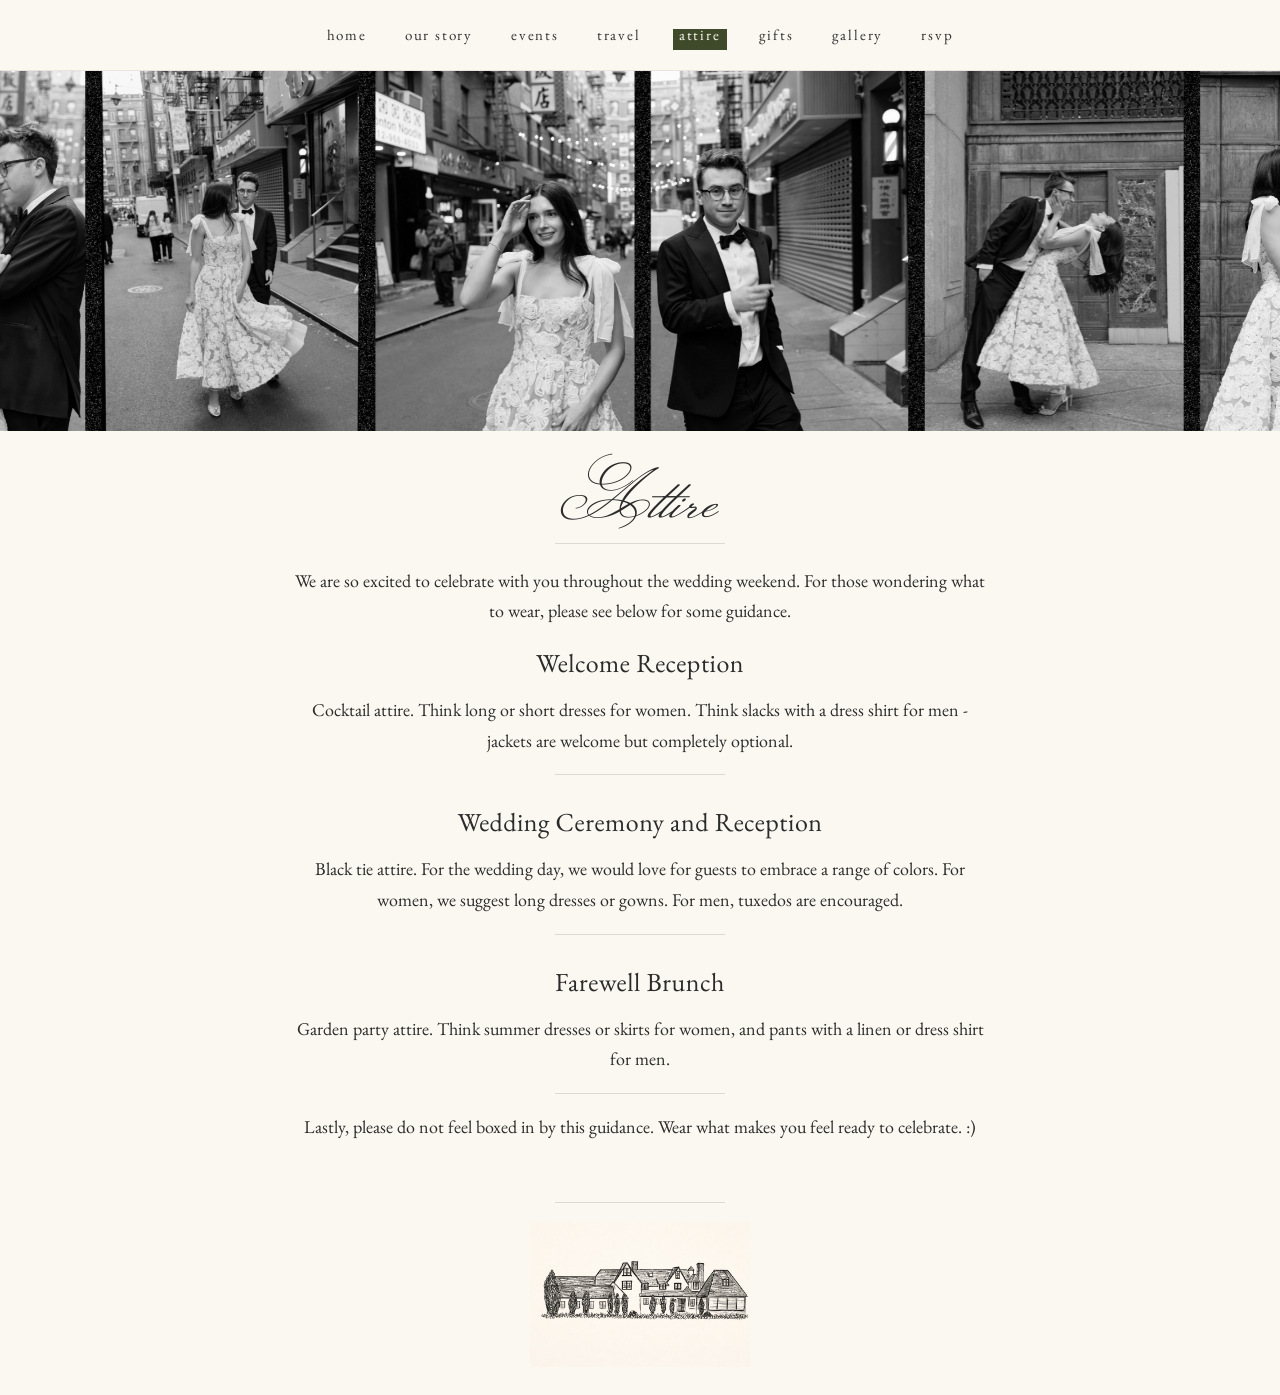
==== attire.html @ bce1142b "Update attire.html" ====
<!doctype html>
<html lang="en">
<head>
<meta charset="utf-8" />
<meta name="viewport" content="width=device-width,initial-scale=1" />
<title>Attire</title>

<link rel="icon" type="image/png" href="./favicon.png">
<link rel="apple-touch-icon" href="./favicon.png">

<link href="https://fonts.googleapis.com/css2?family=Monsieur+La+Doulaise&family=EB+Garamond:wght@400;500;600&display=swap" rel="stylesheet">
<link rel="stylesheet" href="./css/styles.css" />
</head>

<body>

<header class="site-header">
<nav class="nav">
<a href="./">home</a>
<a href="./our-story.html">our story</a>
<a href="./events.html">events</a>
<a href="./travel.html">travel</a>
<a href="./attire.html">attire</a>
<a href="./gifts.html">gifts</a>
<a href="./photos.html">gallery</a>
<a href="./rsvp.html">rsvp</a>
</nav>
</header>

<section class="page-banner">
<img src="images/images/banner.jpg" alt="">
</section>

<main>

<section class="title-block">
<div class="container">
<h1>Attire</h1>
</div>
</section>

<section class="section">
<div class="container">
<div class="card">

<p>
We are so excited to celebrate with you throughout the wedding weekend. For those wondering what to wear, please see below for some guidance.
</p>

<h2>Welcome Reception</h2>
<p>
Cocktail attire. Think long or short dresses for women. Think slacks with a dress shirt for men - jackets are welcome but completely optional.
</p>

<div class="hr"></div>

<h2>Wedding Ceremony and Reception</h2>
<p>
Black tie attire. For the wedding day, we would love for guests to embrace a range of colors. For women, we suggest long dresses or gowns. For men, tuxedos are encouraged.
</p>

<div class="hr"></div>

<h2>Farewell Brunch</h2>
<p>
Garden party attire. Think summer dresses or skirts for women, and pants with a linen or dress shirt for men.
</p>

<div class="hr"></div>

<p>
Lastly, please do not feel boxed in by this guidance. Wear what makes you feel ready to celebrate. :)
</p>

</div>
</div>
</section>

</main>

<footer class="site-footer">
  <div class="footer-divider"></div>
  <img src="images/images/house-illustration.png" alt="">
</footer>

<script>
(function () {
  const currentPage =
    window.location.pathname.split("/").pop() || "index.html";

  const navLinks = document.querySelectorAll(".nav a");

  navLinks.forEach(link => {
    const href = link.getAttribute("href");

    if (
      (currentPage === "index.html" && href === "./") ||
      href === "./" + currentPage
    ) {
      link.classList.add("active");
    }
  });
})();
</script>

</body>
</html>
---- css/styles.css ----
:root{
  --bg: #fbf8f1;
  --text: #2b2b2b;
}

*{ box-sizing: border-box; }

html, body{
  margin: 0;
  padding: 0;
}

body{
  font-family: 'EB Garamond', serif;
  background: var(--bg);
  color: var(--text);
  text-align: center;
  line-height: 1.7;
  font-size: 18px;
}

/* NAV */

.site-header{
  position: sticky;
  top: 0;
  background: var(--bg);
  border-bottom: 1px solid rgba(0,0,0,.08);
  z-index: 100;
}

.nav{
  display: flex;
  justify-content: center;
  gap: 34px;
  padding: 18px 10px;
  flex-wrap: wrap;
}

.nav a{
  text-decoration: none;
  font-size: 15px;
  letter-spacing: .12em;
  text-transform: lowercase;
  color: #333;
}

.nav a:hover{ opacity: 0.7; }

/* BANNER */

.page-banner{
  width: 100%;
  height: 360px;
  overflow: hidden;
  display: block;
  background: #000;
}

.page-banner img{
  width: 100%;
  height: 100%;
  object-fit: cover;
  display: block;
}

/* TITLES */

.title-block{
  padding: 35px 20px 20px;
}

.title-block h1{
  font-family: 'Monsieur La Doulaise', cursive;
  font-size: clamp(50px, 5vw, 80px);
  margin: 0;
  line-height: 1.05;
  padding-bottom: 15px;
}

/* Divider under all page titles EXCEPT home */

main:not(.home-page) .title-block h1::after{
  content: "";
  display: block;
  width: 170px;
  height: 1px;
  background: rgba(0,0,0,.12);
  margin: 15px auto 0;
}

/* Date styling */

.title-block .date{
  font-family: 'EB Garamond', serif;
  font-weight: 600;
  font-size: 20px;
  margin-top: 8px;
  letter-spacing: .03em;
}

/* SECTIONS */

.section{
  padding: 15px 0 35px;
}

.container{
  width: 90%;
  max-width: 1100px;
  margin: 0 auto;
}

.card{
  background: transparent;
  border: none;
  padding: 0;
}

/* Subheaders */

.card h2{
  font-family: 'EB Garamond', serif;
  font-weight: 600;
  font-size: 26px;
  letter-spacing: .02em;
  margin: 25px 0 10px;
}

/* Divider inside content */

.hr{
  height: 1px;
  background: rgba(0,0,0,.12);
  width: 170px;
  margin: 18px auto;
}

/* GALLERY */

.gallery{
  display: grid;
  grid-template-columns: repeat(2, 1fr);
  gap: 14px;
  margin-top: 25px;
}

.gallery img{
  width: 100%;
  aspect-ratio: 1 / 1;
  object-fit: cover;
  display: block;
}

@media (min-width: 700px){
  .gallery{ grid-template-columns: repeat(3, 1fr); }
}

@media (min-width: 1000px){
  .gallery{ grid-template-columns: repeat(4, 1fr); }
}

/* MOBILE */

@media (max-width: 600px){

  .page-banner{ height: 200px; }

  .title-block h1{ font-size: 38px; }

  .card h2{ font-size: 22px; }

  .container{ width: 94%; }

  .card p{ font-size: 16px; }
}

.footer{ display:none; }

/* ===== FIX: Make spacing under page titles consistent with body spacing ===== */

/* Reduce title block bottom padding (this is the big empty area) */
.title-block{
  padding-bottom: 6px !important;
}

/* Tighten the auto divider spacing under titles */
.title-block h1{
  padding-bottom: 10px !important;
}

.title-block h1::after{
  margin-top: 10px !important;
}

/* Reduce the gap before the first content section */
.section{
  padding-top: 6px !important;
}

/* Optional: make the first subheader sit more like the rest of the page */
.section .card h2:first-of-type{
  margin-top: 14px !important;
}

/* ===== Make title font weight look consistent across desktop + mobile ===== */

/* Smooth script font rendering */
.title-block h1, .card h1, .card h2{
  -webkit-font-smoothing: antialiased;
  -moz-osx-font-smoothing: grayscale;
  text-rendering: geometricPrecision;
  font-weight: 400; /* prevents browser from "thickening" */
}

/* Also apply to your nav if you want consistency */
.nav a{
  -webkit-font-smoothing: antialiased;
  -moz-osx-font-smoothing: grayscale;
}

/* ===== GLOBAL FOOTER SKETCH + DIVIDERS + SUBTLE PARALLAX ===== */

/* Banner: subtle parallax feel (safe-ish) */
.page-banner{
  position: relative;
}
.page-banner img{
  transform: translateZ(0);
  will-change: transform;
}

/* Subtle parallax only on devices that support fixed background well */
@media (min-width: 900px){
  .page-banner{
    background: #000;
    overflow: hidden;
  }
  .page-banner img{
    transform: scale(1.06);
    object-position: center;
  }
}

/* Divider utility (you already have .hr) — keep it consistent */
.hr{
  width: 170px;
  margin: 18px auto;
}

/* Footer sketch section */
.site-footer{
  padding: 0 0 28px;
}

.site-footer .footer-divider{
  height: 1px;
  background: rgba(0,0,0,.12);
  width: 170px;
  margin: 24px auto 18px;
}

.site-footer img{
  width: 220px;          /* smaller footer size */
  max-width: 70%;
  height: auto;
  opacity: 0.95;
  display: block;
  margin: 0 auto;
}

/* Mobile footer sizing */
@media (max-width: 600px){
  .site-footer img{
    width: 180px;
  }
}

/* ===== Even vertical balance between title area and footer on interior pages ===== */

/* Make page layout a vertical column so footer sits at the bottom */
body{
  min-height: 100vh;
  display: flex;
  flex-direction: column;
}

/* Let main take up remaining height so footer naturally sits at bottom */
main{
  flex: 1;
  display: flex;
  flex-direction: column;
}

/* Make the section fill available space and center content vertically a bit */
main .section{
  flex: 1;
  display: flex;
  align-items: center;       /* vertical centering */
}

/* Keep your normal width constraints */
main .section .container{
  width: 90%;
  max-width: 1100px;
  margin: 0 auto;
}

/* Don’t vertically center the home page (keep it normal) */
.home-page .section{
  display: block !important;
}

/* Don’t vertically center the gallery page grid (it can look weird) */
.photos-page .section{
  display: block !important;
}

/* ===== Nav Highlight (Editorial Style) ===== */

.nav a{
  position: relative;
  padding: 4px 2px;
  transition: color 0.2s ease;
}

.nav a.active{
  color: #fbf8f1 !important;
}

.nav a.active::before{
  content: "";
  position: absolute;
  left: -4px;
  right: -4px;
  bottom: 2px;
  height: 60%;
  background: #3f4a2a;   /* your green */
  z-index: -1;
}

/* ===== Fix centered text block width ===== */

.card p{
  max-width: 700px;
  margin: 0 auto;
}

.registry-btn{
  display:inline-block;
  padding:10px 24px;
  background:#3f4a2a;
  color:#fbf8f1;
  text-decoration:none;
  border-radius:4px;
  transition:opacity .2s ease;
}

.registry-btn:hover{
  opacity:.85;
}

.travel-page h3{
  font-family: 'EB Garamond', serif;
  font-weight: 600;
  font-size: 20px;
  letter-spacing: .04em;
  margin: 28px 0 8px;
}

/* ===== Berry Content Links ===== */

.card a,
.card a:link,
.card a:visited,
.card em a,
.card em a:link,
.card em a:visited{
  color:#7B123F !important;   /* berry */
  text-decoration:none;
  transition:color .2s ease;
}

.card a:hover,
.card em a:hover{
  color:#3F4A2A !important;   /* olive */
}

.card a:active,
.card em a:active{
  color:#5E0F31 !important;   /* darker berry when clicked */
}
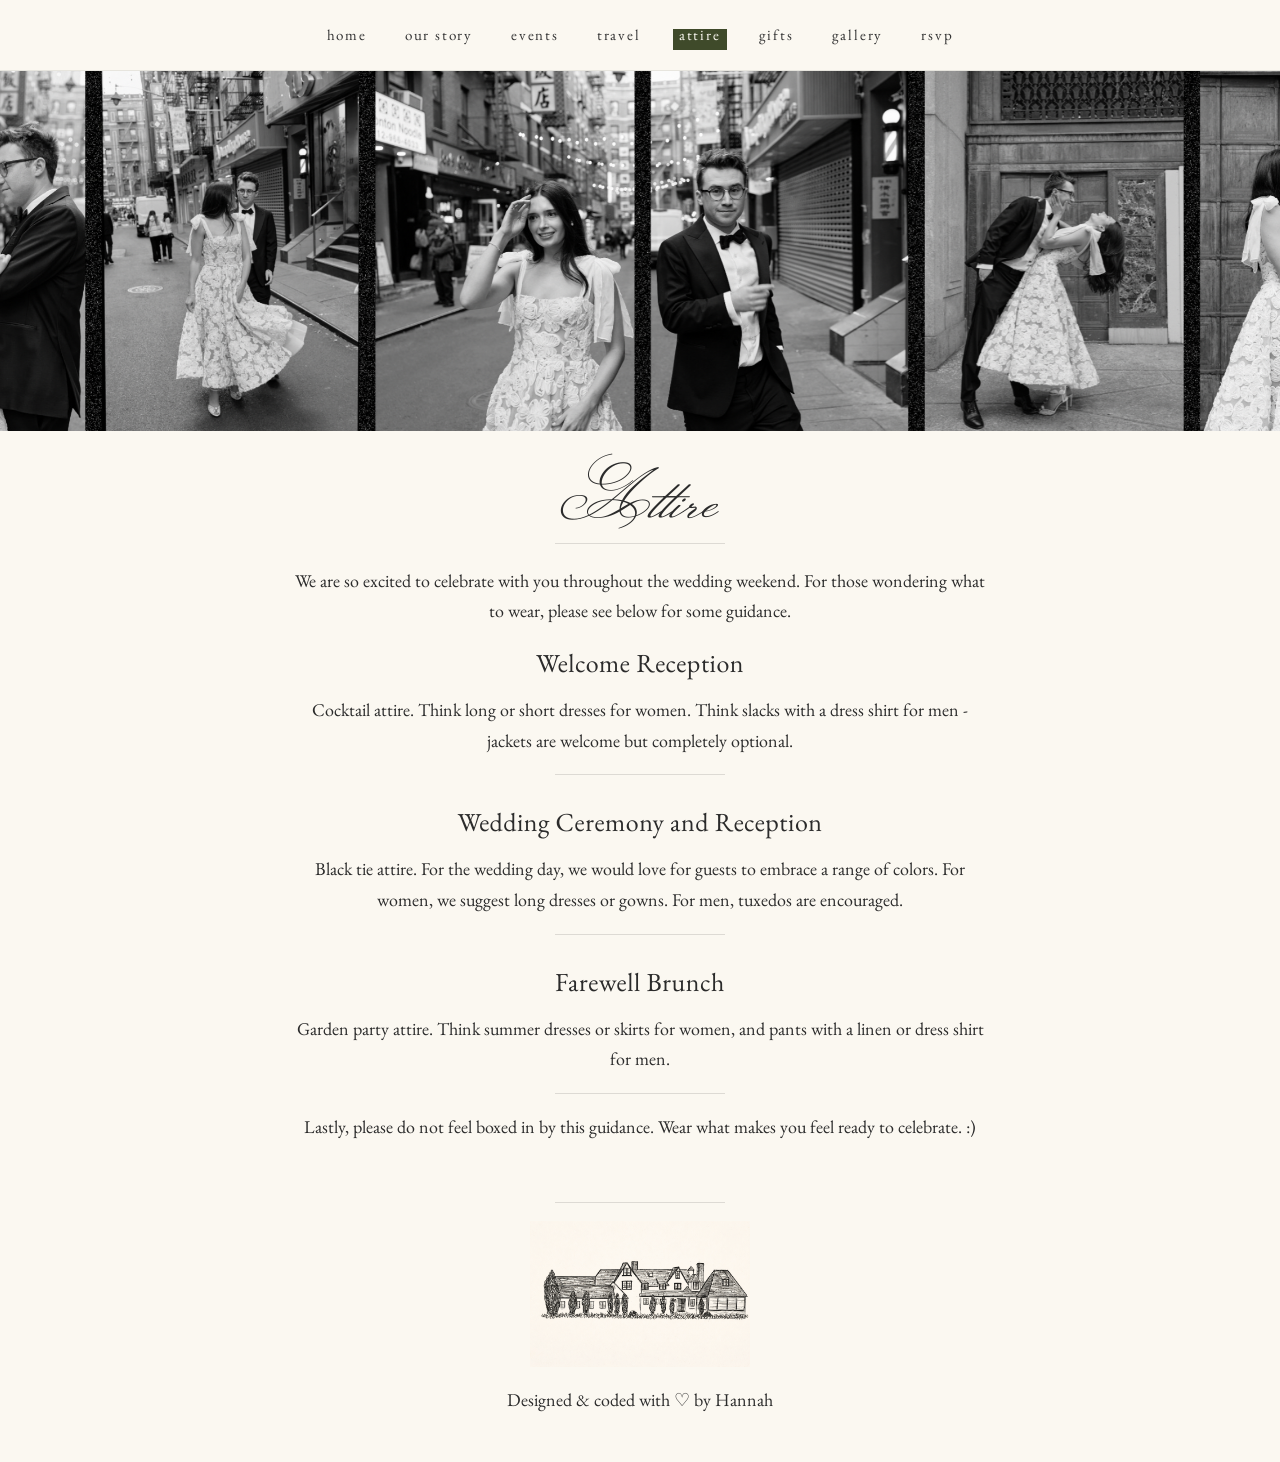
==== commit 2843afa9: "Update attire.html" ====
--- a/attire.html
+++ b/attire.html
@@ -80,7 +80,12 @@
 
 <footer class="site-footer">
   <div class="footer-divider"></div>
+
   <img src="images/images/house-illustration.png" alt="">
+
+  <p class="signature">
+    Designed &amp; coded with ♡ by Hannah
+  </p>
 </footer>
 
 <script>
--- a/css/styles.css
+++ b/css/styles.css
@@ -390,3 +390,18 @@
 .card em a:active{
   color:#5E0F31 !important;   /* darker berry when clicked */
 }
+
+/* RSVP / Action Buttons */
+
+.registry-btn,
+.registry-btn:link,
+.registry-btn:visited{
+  background:#3F4A2A !important;   /* olive green */
+  color:#FBF8F1 !important;        /* cream/white */
+  text-decoration:none !important;
+}
+
+.registry-btn:hover{
+  background:#7B123F !important;   /* berry on hover */
+  color:#FBF8F1 !important;
+}
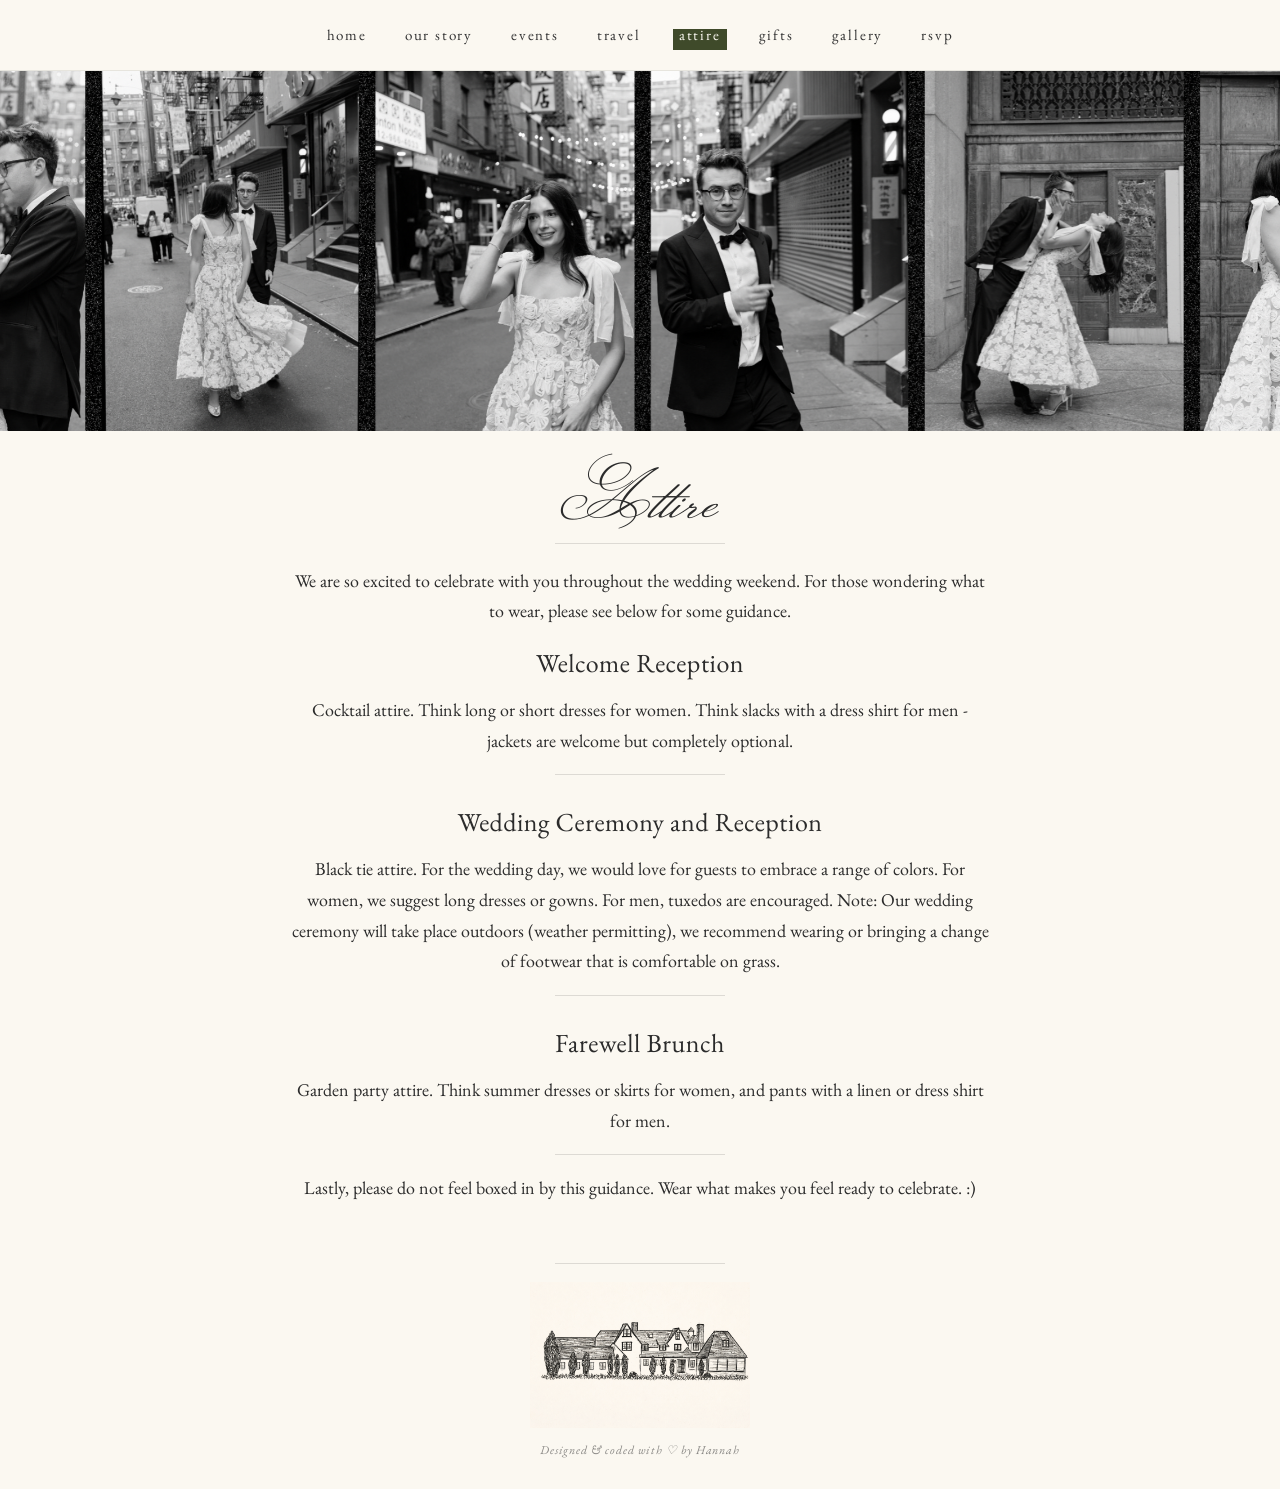
==== commit 0183e41c: "Update attire.html" ====
--- a/attire.html
+++ b/attire.html
@@ -56,7 +56,7 @@
 
 <h2>Wedding Ceremony and Reception</h2>
 <p>
-Black tie attire. For the wedding day, we would love for guests to embrace a range of colors. For women, we suggest long dresses or gowns. For men, tuxedos are encouraged.
+Black tie attire. For the wedding day, we would love for guests to embrace a range of colors. For women, we suggest long dresses or gowns. For men, tuxedos are encouraged. Note: Our wedding ceremony will take place outdoors (weather permitting), we recommend wearing or bringing a change of footwear that is comfortable on grass.
 </p>
 
 <div class="hr"></div>
--- a/css/styles.css
+++ b/css/styles.css
@@ -405,3 +405,15 @@
   background:#7B123F !important;   /* berry on hover */
   color:#FBF8F1 !important;
 }
+
+/* ===== Hannah signature ===== */
+
+.signature{
+  margin-top: 12px;
+  margin-bottom: 0;
+  font-family: 'EB Garamond', serif;
+  font-size: 12px;
+  letter-spacing: .08em;
+  color: rgba(43,43,43,.55);
+  font-style: italic;
+}
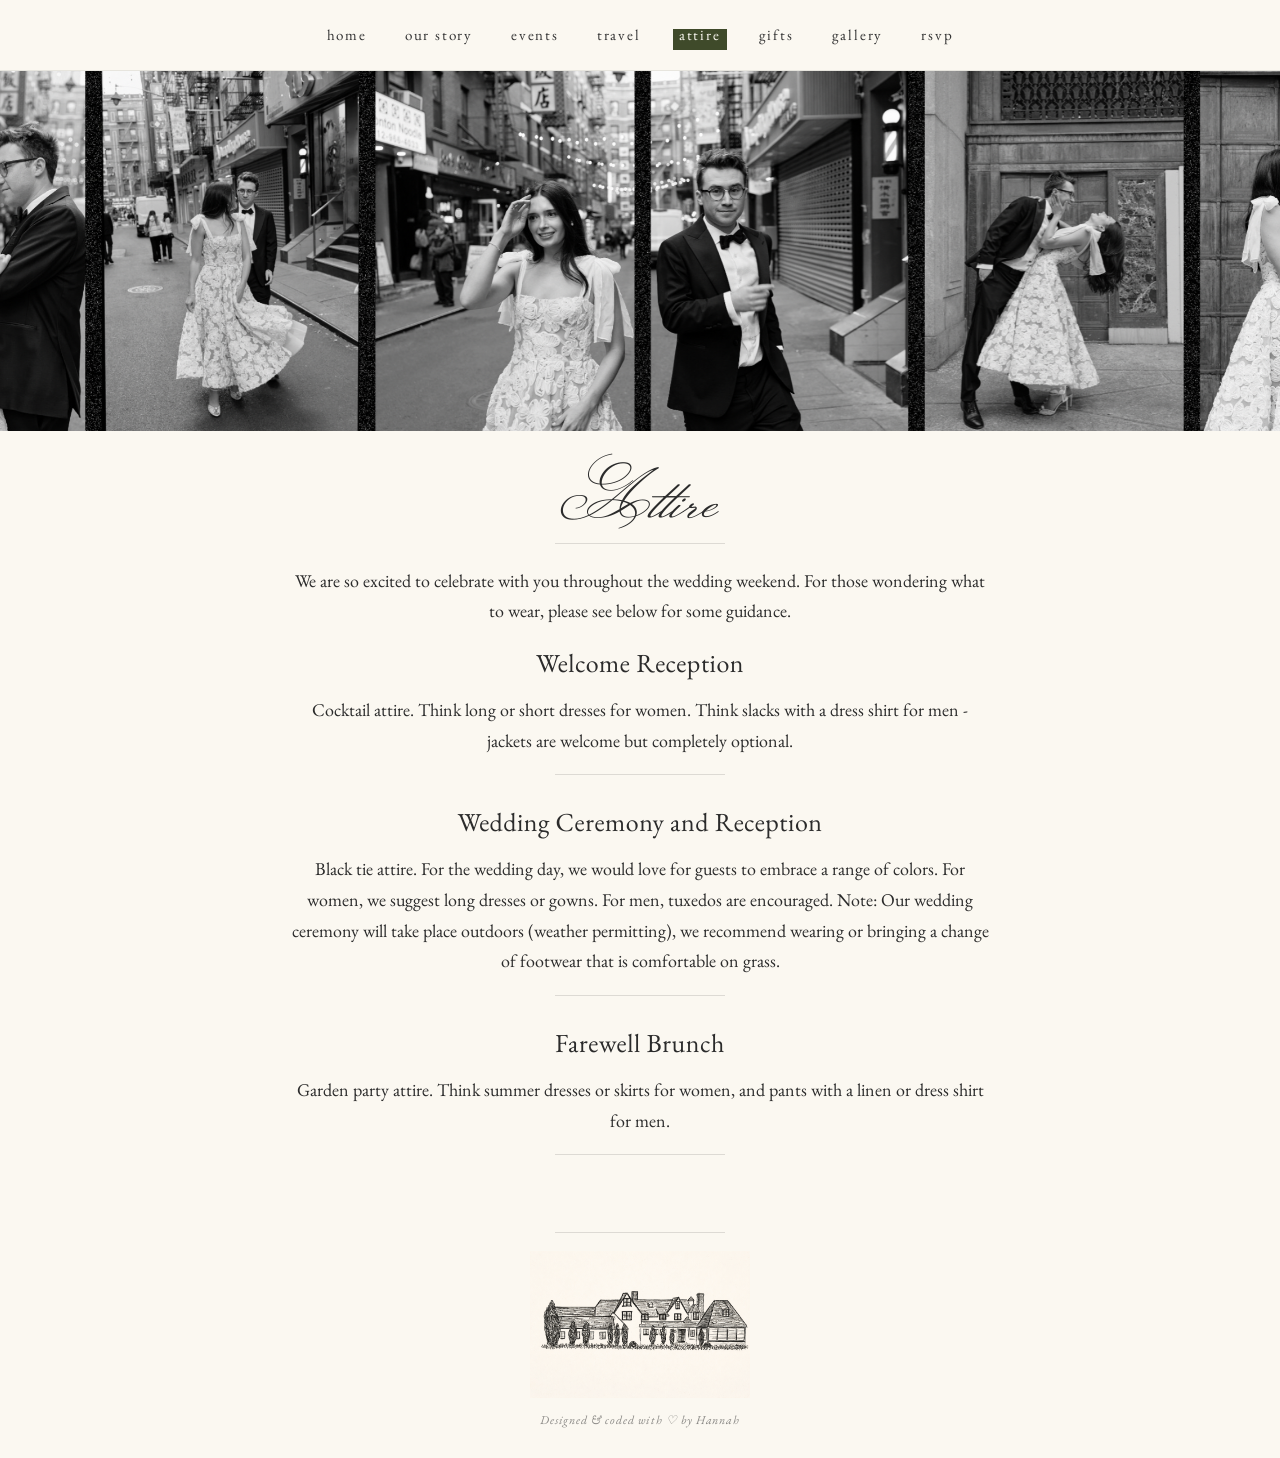
==== commit b0b52ac8: "Update attire.html" ====
--- a/attire.html
+++ b/attire.html
@@ -68,12 +68,6 @@
 
 <div class="hr"></div>
 
-<p>
-Lastly, please do not feel boxed in by this guidance. Wear what makes you feel ready to celebrate. :)
-</p>
-
-</div>
-</div>
 </section>
 
 </main>
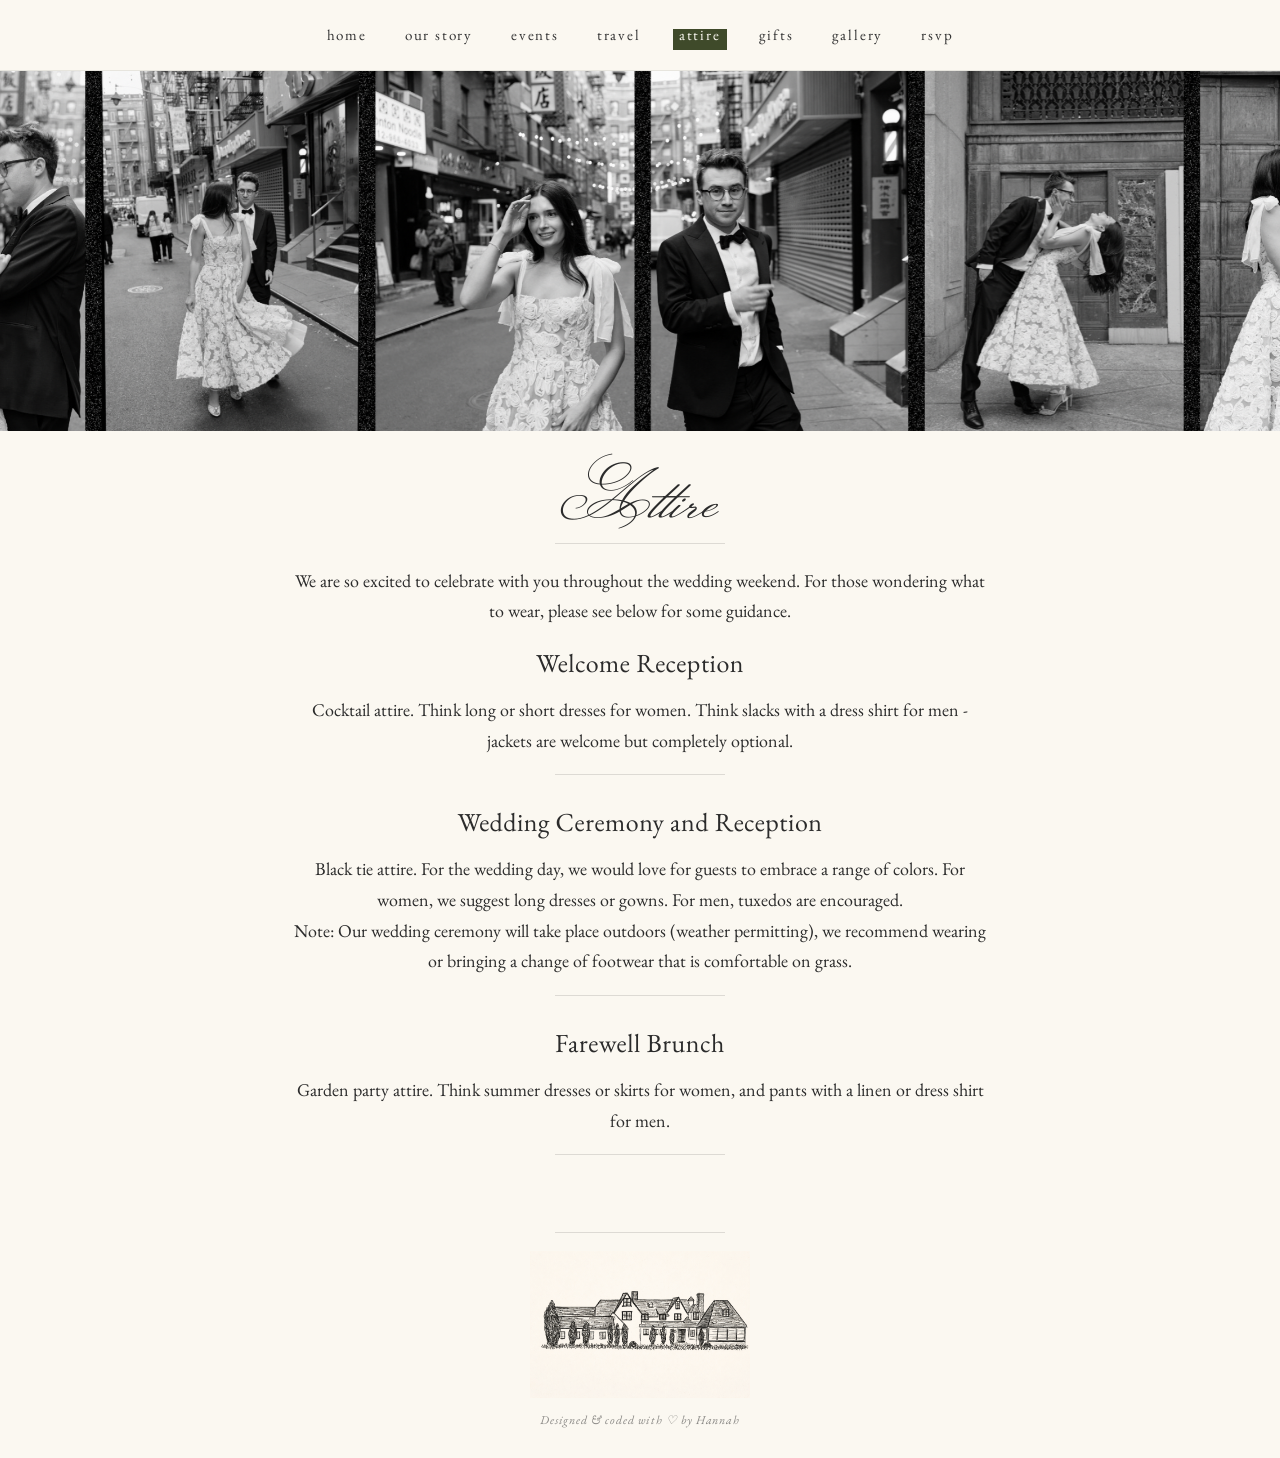
==== commit 86646785: "Update attire.html" ====
--- a/attire.html
+++ b/attire.html
@@ -56,7 +56,8 @@
 
 <h2>Wedding Ceremony and Reception</h2>
 <p>
-Black tie attire. For the wedding day, we would love for guests to embrace a range of colors. For women, we suggest long dresses or gowns. For men, tuxedos are encouraged. Note: Our wedding ceremony will take place outdoors (weather permitting), we recommend wearing or bringing a change of footwear that is comfortable on grass.
+Black tie attire. For the wedding day, we would love for guests to embrace a range of colors. For women, we suggest long dresses or gowns. For men, tuxedos are encouraged. 
+  <br> Note: Our wedding ceremony will take place outdoors (weather permitting), we recommend wearing or bringing a change of footwear that is comfortable on grass. </br>
 </p>
 
 <div class="hr"></div>
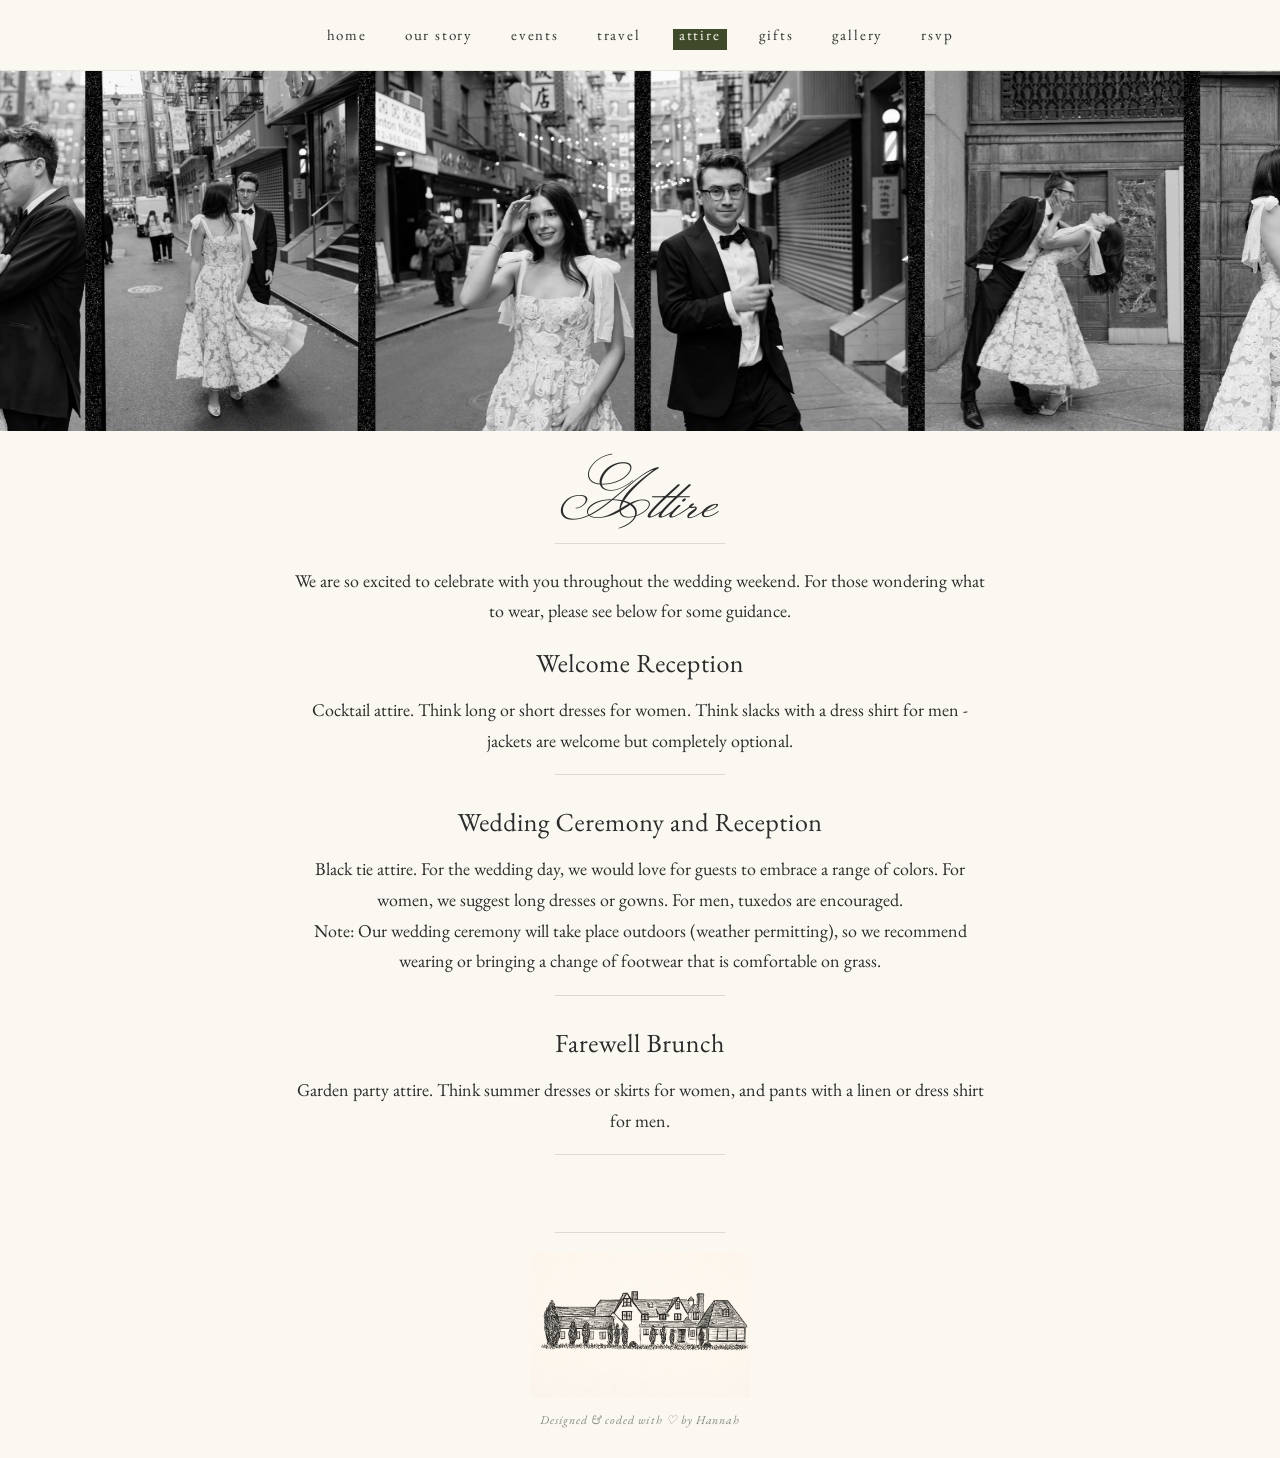
==== commit 1247bb3a: "Update attire.html" ====
--- a/attire.html
+++ b/attire.html
@@ -57,7 +57,7 @@
 <h2>Wedding Ceremony and Reception</h2>
 <p>
 Black tie attire. For the wedding day, we would love for guests to embrace a range of colors. For women, we suggest long dresses or gowns. For men, tuxedos are encouraged. 
-  <br> Note: Our wedding ceremony will take place outdoors (weather permitting), we recommend wearing or bringing a change of footwear that is comfortable on grass. </br>
+  <br> Note: Our wedding ceremony will take place outdoors (weather permitting), so we recommend wearing or bringing a change of footwear that is comfortable on grass. </br>
 </p>
 
 <div class="hr"></div>
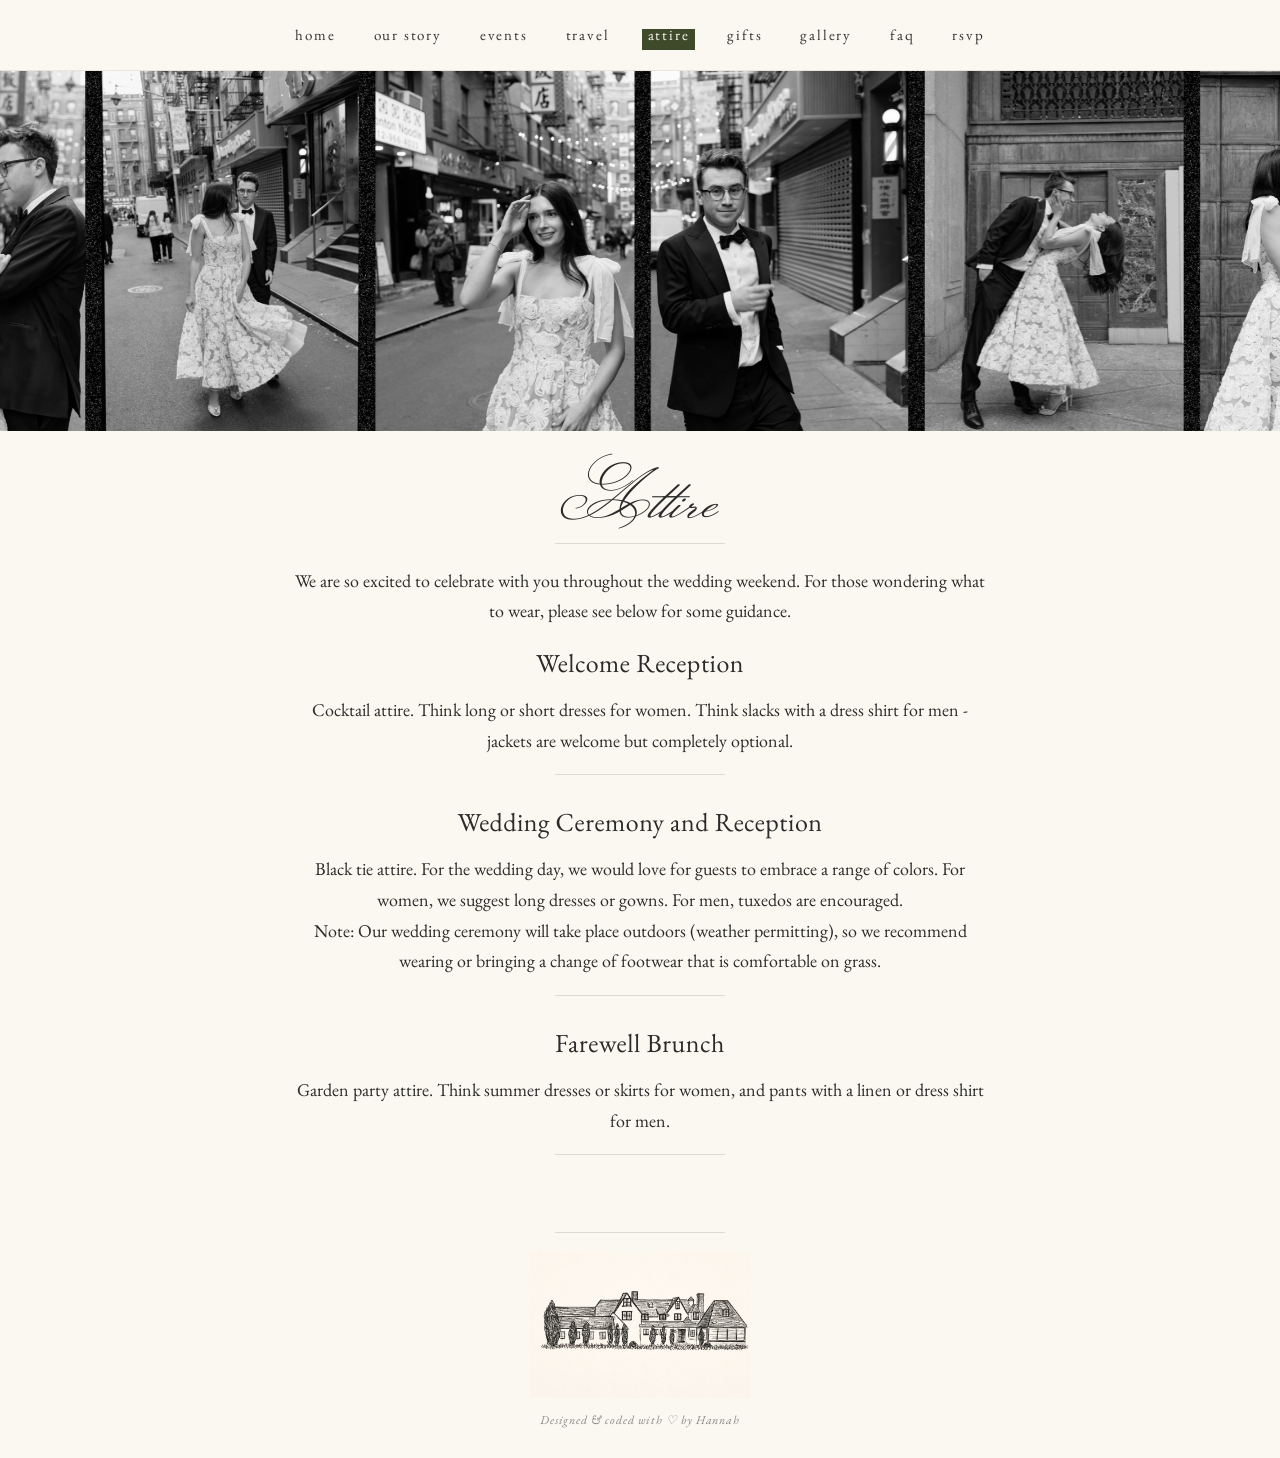
==== commit ba4d13ef: "Update attire.html" ====
--- a/attire.html
+++ b/attire.html
@@ -23,6 +23,7 @@
 <a href="./attire.html">attire</a>
 <a href="./gifts.html">gifts</a>
 <a href="./photos.html">gallery</a>
+<a href="./faq.html">faq</a>
 <a href="./rsvp.html">rsvp</a>
 </nav>
 </header>
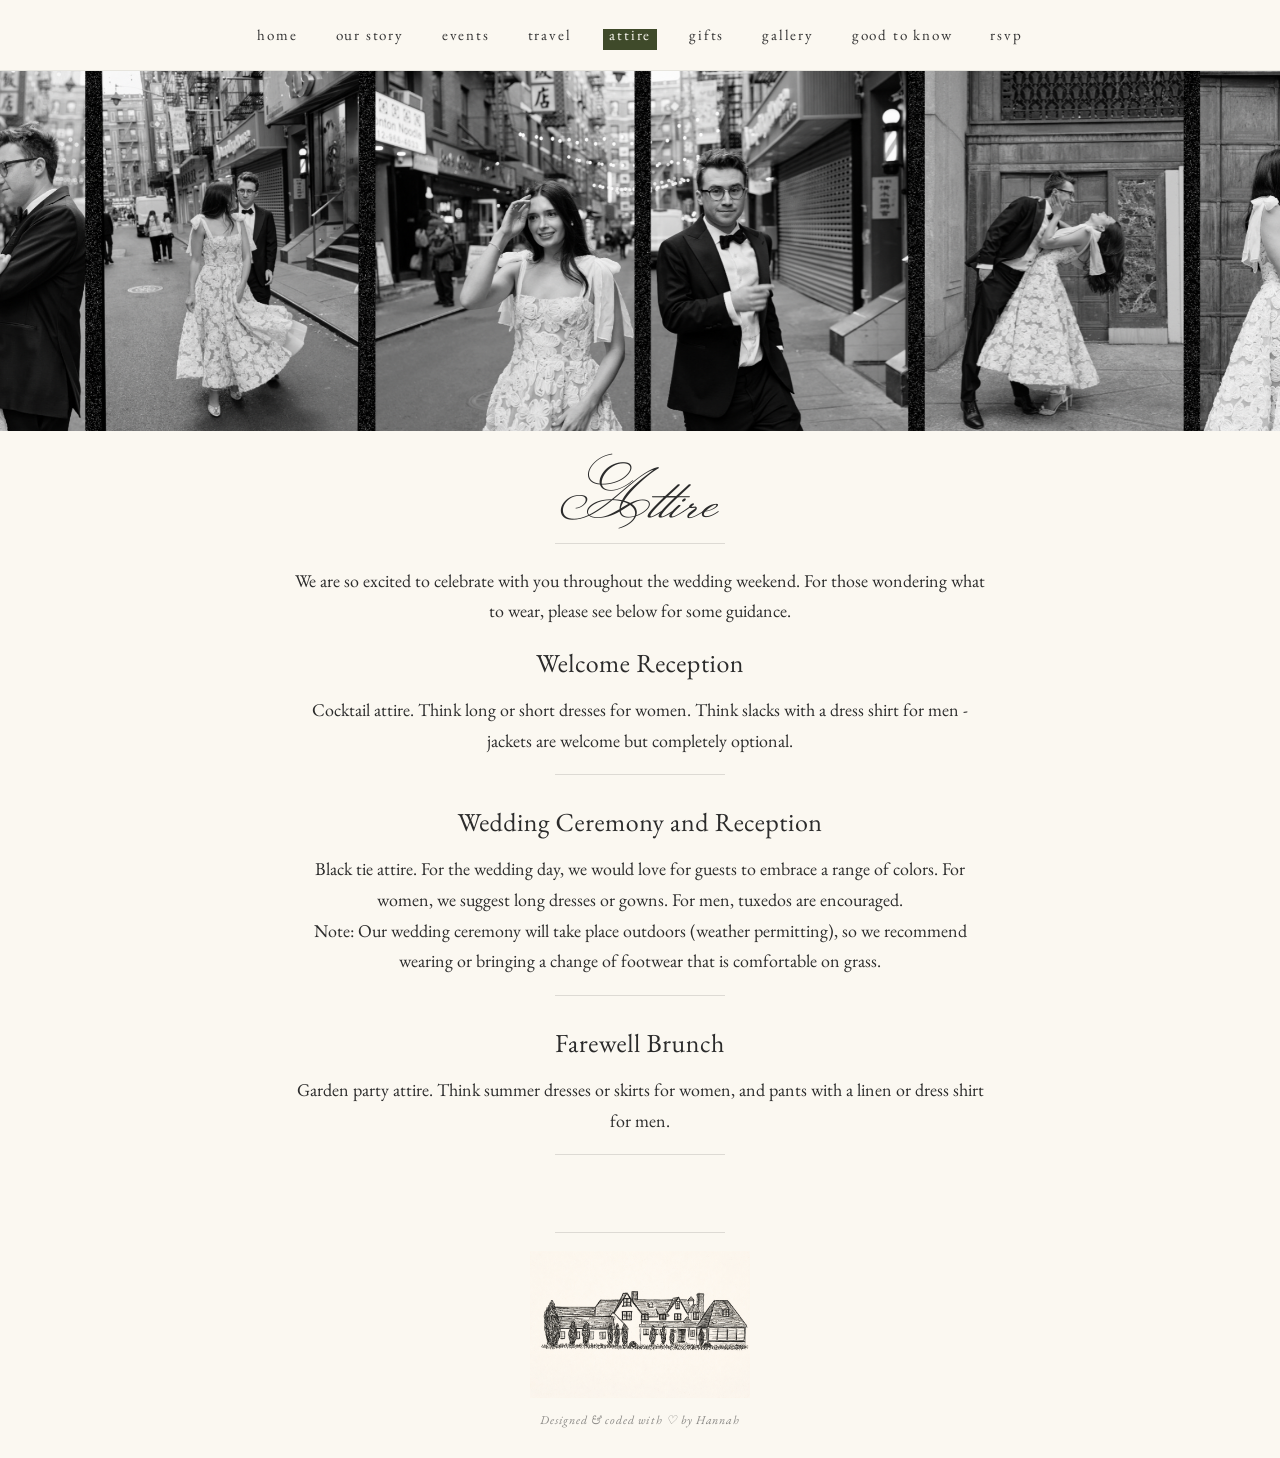
==== commit 6d90818d: "Update attire.html" ====
--- a/attire.html
+++ b/attire.html
@@ -23,7 +23,7 @@
 <a href="./attire.html">attire</a>
 <a href="./gifts.html">gifts</a>
 <a href="./photos.html">gallery</a>
-<a href="./faq.html">faq</a>
+<a href="./faq.html">good to know</a>
 <a href="./rsvp.html">rsvp</a>
 </nav>
 </header>
